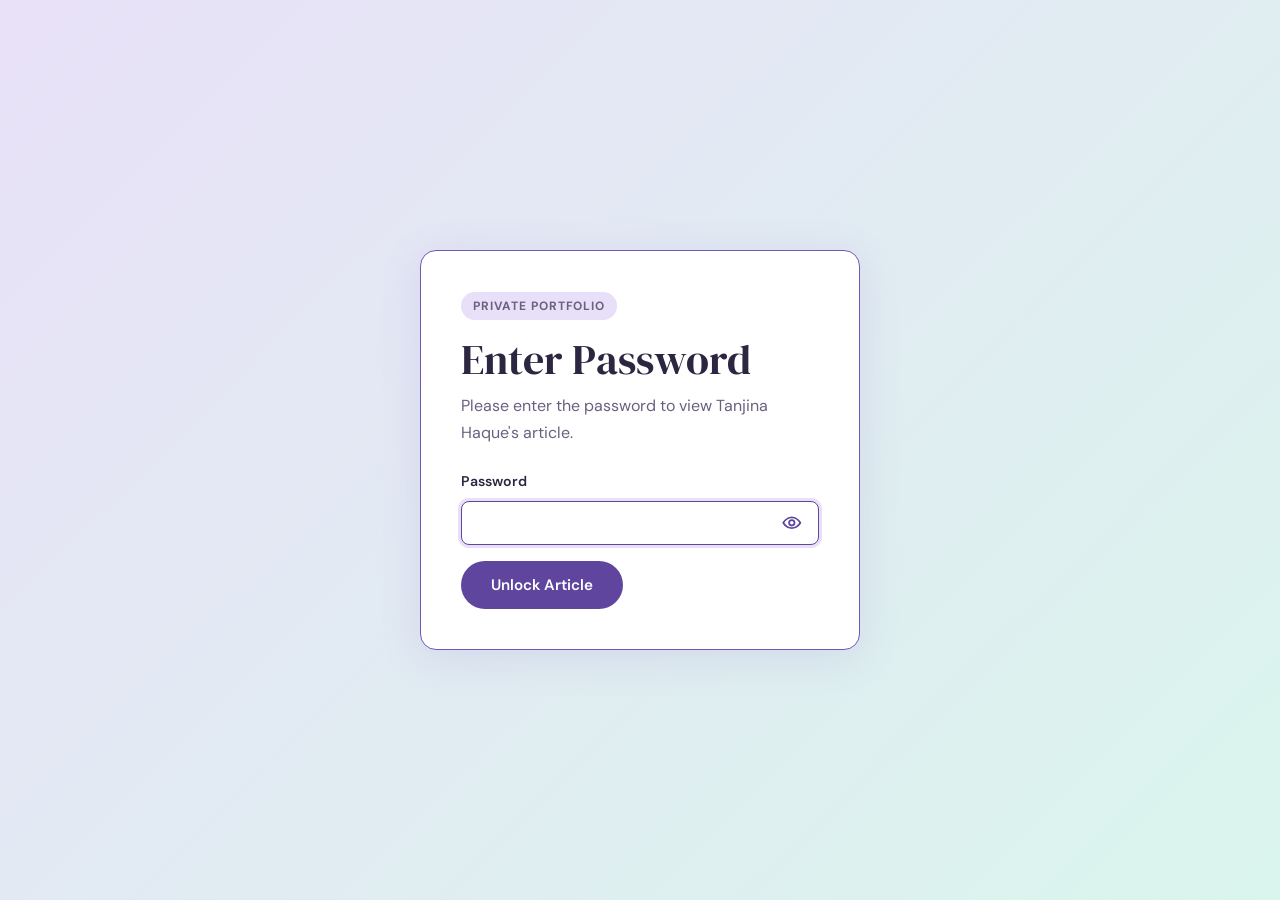
==== article-accessibility-bugs-developers-can-act-on.html @ 2189a7a9 "added srtcles section" ====
<!DOCTYPE html>
<html lang="en">
<head>
  <meta charset="UTF-8" />
  <meta name="viewport" content="width=device-width, initial-scale=1.0" />
  <meta name="description" content="Article about writing actionable accessibility bugs by Tanjina Haque." />
  <title>Writing Accessibility Bugs Developers Can Act On — Tanjina Haque</title>
  <link rel="stylesheet" href="style.css" />
  <link rel="preconnect" href="https://fonts.googleapis.com" />
  <link rel="preconnect" href="https://fonts.gstatic.com" crossorigin />
  <link href="https://fonts.googleapis.com/css2?family=DM+Serif+Display:ital@0;1&family=DM+Sans:wght@300;400;500;600&display=swap" rel="stylesheet" />
</head>
<body class="auth-locked">
  <div class="password-gate" id="password-gate" role="dialog" aria-labelledby="password-heading" aria-describedby="password-help" aria-modal="true">
    <form class="password-card" id="password-form">
      <p class="password-kicker">Private Portfolio</p>
      <h1 id="password-heading">Enter Password</h1>
      <p id="password-help">Please enter the password to view Tanjina Haque's article.</p>
      <div class="password-field"><label for="portfolio-password">Password</label><div class="password-input-wrap"><input type="password" id="portfolio-password" name="portfolio-password" autocomplete="current-password" required /><button type="button" class="password-toggle" id="password-toggle" aria-label="Show password" aria-pressed="false"><svg viewBox="0 0 24 24" aria-hidden="true" focusable="false"><path d="M2.5 12s3.5-6 9.5-6 9.5 6 9.5 6-3.5 6-9.5 6-9.5-6-9.5-6z" fill="none" stroke="currentColor" stroke-width="2" stroke-linejoin="round"/><circle cx="12" cy="12" r="3" fill="none" stroke="currentColor" stroke-width="2"/></svg></button></div></div>
      <p class="password-error" id="password-error" role="alert" hidden>Incorrect password. Please try again.</p>
      <button type="submit" class="btn btn-primary">Unlock Article</button>
    </form>
  </div>
  <noscript><div class="password-noscript">JavaScript is required to unlock this article.</div></noscript>
  <a href="#main-content" class="skip-link">Skip to main content</a>
  <header role="banner"><nav aria-label="Article navigation"><div class="nav-inner"><a href="index.html#hero" class="nav-logo" aria-label="Tanjina Haque — Home">TH</a><ul role="list"><li><a href="index.html#hero">Home</a></li><li><a href="articles.html">Articles</a></li><li><a href="index.html#work">Work</a></li><li><a href="index.html#skills">Skills</a></li><li><a href="index.html#contact" class="nav-cta">Contact Me</a></li></ul></div></nav></header>
  <main id="main-content" class="article-main">
    <section class="article-hero" aria-labelledby="article-heading">
      <div class="container">
        <a href="articles.html" class="article-back">Back to Articles</a>
        <p class="hero-eyebrow">Developer Handoff</p>
        <h1 id="article-heading">Writing Accessibility Bugs Developers Can Act On</h1>
        <p class="article-lead">Good accessibility bugs reduce uncertainty. They show what failed, who is affected, why it matters, and how the team can confirm the fix.</p>
      </div>
    </section>
    <div class="container article-content">
      <section class="article-section" aria-labelledby="structure-heading">
        <h2 id="structure-heading">Start With the User Barrier</h2>
        <p>A bug should describe the barrier before the standard. Developers need to know what a user cannot do, what assistive technology or input method is involved, and where the workflow breaks down.</p>
      </section>
      <section class="article-section" aria-labelledby="details-heading">
        <h2 id="details-heading">Include Reproducible Details</h2>
        <p>Clear steps help the team reproduce the issue quickly and reduce back-and-forth during remediation.</p>
        <ul role="list">
          <li>Page, component, browser, viewport, and assistive technology used.</li>
          <li>Steps to reproduce the issue from a reliable starting point.</li>
          <li>Actual behavior, expected behavior, severity, and user impact.</li>
        </ul>
      </section>
      <section class="article-section" aria-labelledby="criteria-heading">
        <h2 id="criteria-heading">End With Validation Criteria</h2>
        <p>Acceptance criteria should explain how the team will know the issue is fixed. This can include keyboard behavior, screen reader announcement, focus management, error association, or regression checks.</p>
      </section>
    </div>
  </main>
  <footer role="contentinfo"><div class="container footer-inner"><p>&copy; <span id="year"></span> Tanjina Haque. Built with accessibility first.</p><nav aria-label="Footer navigation"><a href="articles.html">Articles</a><a href="index.html#contact">Contact Me</a></nav></div></footer>
  <script>
    const PORTFOLIO_PASSWORD='portfolio2026',AUTH_STORAGE_KEY='portfolioUnlocked';const passwordGate=document.getElementById('password-gate'),passwordForm=document.getElementById('password-form'),passwordInput=document.getElementById('portfolio-password'),passwordError=document.getElementById('password-error'),passwordToggle=document.getElementById('password-toggle');function unlockPortfolio(){document.body.classList.remove('auth-locked');passwordGate.hidden=true;sessionStorage.setItem(AUTH_STORAGE_KEY,'true');}if(sessionStorage.getItem(AUTH_STORAGE_KEY)==='true'){unlockPortfolio();}else{passwordInput.focus();}passwordForm.addEventListener('submit',event=>{event.preventDefault();if(passwordInput.value===PORTFOLIO_PASSWORD){unlockPortfolio();const mainContent=document.getElementById('main-content');mainContent.setAttribute('tabindex','-1');mainContent.focus();return;}passwordError.hidden=false;passwordInput.value='';passwordInput.focus();});passwordToggle.addEventListener('click',()=>{const isVisible=passwordInput.type==='text';passwordInput.type=isVisible?'password':'text';passwordToggle.setAttribute('aria-label',isVisible?'Show password':'Hide password');passwordToggle.setAttribute('aria-pressed',String(!isVisible));});document.getElementById('year').textContent=new Date().getFullYear();
  </script>
</body>
</html>
---- style.css ----
/* ===========================
   CSS Custom Properties
   =========================== */
:root {
  --clr-bg: #fdf9f6;
  --clr-surface: #ffffff;
  --clr-surface-alt: #f5f0fa;

  /* Pastel palette */
  --clr-lavender: #e8e0f8;
  --clr-lavender-deep: #6f58b6;
  --clr-mint: #d6f5ec;
  --clr-mint-deep: #3f7f6b;
  --clr-peach: #fde8d8;
  --clr-peach-deep: #9b5a3d;
  --clr-sky: #d8eef8;
  --clr-sky-deep: #356f92;
  --clr-rose: #fde0e8;
  --clr-rose-deep: #9f3157;
  --clr-butter: #fdf4d0;
  --clr-butter-deep: #76651d;

  /* Text */
  --clr-text: #2c2640;
  --clr-text-muted: #6b6080;
  --clr-text-light: #766c85;

  /* Accents */
  --clr-accent: #5f459e;
  --clr-accent-hover: #4d367f;

  /* Typography */
  --font-display: 'DM Serif Display', Georgia, serif;
  --font-body: 'DM Sans', system-ui, sans-serif;

  /* Spacing */
  --space-xs: 0.5rem;
  --space-sm: 1rem;
  --space-md: 1.5rem;
  --space-lg: 2.5rem;
  --space-xl: 4rem;
  --space-2xl: 6rem;

  /* Radii */
  --radius-sm: 0.5rem;
  --radius-md: 1rem;
  --radius-lg: 1.5rem;
  --radius-pill: 99px;

  /* Shadows */
  --shadow-sm: 0 2px 8px rgba(139,111,207,0.08);
  --shadow-md: 0 4px 20px rgba(139,111,207,0.12);
  --shadow-lg: 0 8px 40px rgba(139,111,207,0.16);

  /* Transitions */
  --transition: 200ms ease;

  /* Focus ring */
  --focus-ring: 0 0 0 3px var(--clr-lavender-deep);
}

/* ===========================
   Reset & Base
   =========================== */
*, *::before, *::after {
  box-sizing: border-box;
  margin: 0;
  padding: 0;
}

html {
  scroll-behavior: smooth;
  font-size: 100%;
}

/* Respect reduced motion */
@media (prefers-reduced-motion: reduce) {
  html { scroll-behavior: auto; }
  *, *::before, *::after {
    animation-duration: 0.01ms !important;
    transition-duration: 0.01ms !important;
  }
}

body {
  font-family: var(--font-body);
  font-size: 1rem;
  line-height: 1.7;
  color: var(--clr-text);
  background-color: var(--clr-bg);
  -webkit-font-smoothing: antialiased;
}

body.auth-locked {
  overflow: hidden;
}

body.auth-locked > header,
body.auth-locked > main,
body.auth-locked > footer,
body.auth-locked > .skip-link {
  display: none;
}

img, svg { display: block; max-width: 100%; }

ul { list-style: none; }

a {
  color: var(--clr-accent);
  text-decoration: underline;
  text-decoration-thickness: 1px;
  text-underline-offset: 3px;
  transition: color var(--transition);
}
a:hover { color: var(--clr-accent-hover); }

/* ===========================
   Accessibility
   =========================== */
.skip-link {
  position: absolute;
  top: -100%;
  left: var(--space-sm);
  z-index: 9999;
  background: var(--clr-accent);
  color: #fff;
  padding: 0.6rem 1.2rem;
  border-radius: var(--radius-sm);
  font-weight: 600;
  text-decoration: none;
  transition: top var(--transition);
}
.skip-link:focus {
  top: var(--space-sm);
  outline: none;
  box-shadow: var(--focus-ring);
}

.sr-only {
  position: absolute;
  width: 1px;
  height: 1px;
  padding: 0;
  margin: -1px;
  overflow: hidden;
  clip: rect(0,0,0,0);
  white-space: nowrap;
  border: 0;
}

:focus-visible {
  outline: none;
  box-shadow: var(--focus-ring);
  border-radius: var(--radius-sm);
}

/* ===========================
   Password Gate
   =========================== */
.password-gate {
  position: fixed;
  inset: 0;
  z-index: 1000;
  display: grid;
  place-items: center;
  padding: var(--space-md);
  background:
    linear-gradient(135deg, rgba(232,224,248,0.96), rgba(216,245,236,0.96)),
    var(--clr-bg);
}

.password-gate[hidden] {
  display: none;
}

.password-card {
  width: min(440px, 100%);
  background: var(--clr-surface);
  border: 1px solid var(--clr-lavender-deep);
  border-radius: var(--radius-md);
  padding: var(--space-lg);
  box-shadow: var(--shadow-lg);
}

.password-kicker {
  display: inline-block;
  margin-bottom: var(--space-sm);
  padding: 0.25rem 0.75rem;
  border-radius: var(--radius-pill);
  background: var(--clr-lavender);
  color: var(--clr-accent);
  font-size: 0.75rem;
  font-weight: 700;
  letter-spacing: 0.08em;
  text-transform: uppercase;
}

.password-card h1 {
  font-family: var(--font-display);
  font-size: clamp(2rem, 5vw, 2.6rem);
  font-weight: 400;
  line-height: 1.15;
  margin-bottom: var(--space-xs);
}

.password-card p {
  color: var(--clr-text-muted);
}

.password-field {
  display: flex;
  flex-direction: column;
  gap: 0.4rem;
  margin-block: var(--space-md) var(--space-sm);
}

.password-input-wrap {
  position: relative;
}

.password-input-wrap input {
  padding-right: 3.25rem;
}

.password-toggle {
  position: absolute;
  top: 50%;
  right: 0.35rem;
  width: 2.75rem;
  height: 2.75rem;
  border: 0;
  border-radius: var(--radius-sm);
  background: transparent;
  color: var(--clr-accent);
  display: inline-flex;
  align-items: center;
  justify-content: center;
  transform: translateY(-50%);
  cursor: pointer;
}

.password-toggle:hover {
  background: var(--clr-lavender);
}

.password-toggle:focus-visible {
  outline: none;
  box-shadow: var(--focus-ring);
}

.password-toggle svg {
  width: 1.35rem;
  height: 1.35rem;
}

.password-error {
  margin-bottom: var(--space-sm);
  color: #9f2346 !important;
  font-size: 0.9rem;
  font-weight: 600;
}

.password-noscript {
  position: fixed;
  inset: 0;
  z-index: 1001;
  display: grid;
  place-items: center;
  padding: var(--space-md);
  background: var(--clr-bg);
  color: var(--clr-text);
  font-weight: 600;
  text-align: center;
}

/* ===========================
   Layout helpers
   =========================== */
.container {
  width: min(1100px, 92%);
  margin-inline: auto;
}

section {
  padding-block: var(--space-2xl);
  scroll-margin-top: 88px;
}

.section-tinted {
  background-color: var(--clr-surface-alt);
}

h2 {
  font-family: var(--font-display);
  font-size: clamp(1.8rem, 3vw, 2.6rem);
  font-weight: 400;
  line-height: 1.2;
  color: var(--clr-text);
  margin-bottom: var(--space-xs);
}

h3 {
  font-family: var(--font-body);
  font-size: 1.05rem;
  font-weight: 600;
  margin-bottom: 0.4rem;
}

.section-sub {
  color: var(--clr-text-muted);
  font-size: 1.05rem;
  margin-bottom: var(--space-lg);
  max-width: 56ch;
}

/* ===========================
   Buttons
   =========================== */
.btn {
  display: inline-flex;
  align-items: center;
  gap: 0.4rem;
  padding: 0.75rem 1.75rem;
  border-radius: var(--radius-pill);
  font-family: var(--font-body);
  font-size: 0.95rem;
  font-weight: 600;
  cursor: pointer;
  text-decoration: none;
  border: 2px solid transparent;
  transition: background-color var(--transition), color var(--transition), box-shadow var(--transition), transform var(--transition);
}

.btn:focus-visible {
  outline: none;
  box-shadow: var(--focus-ring);
}

.btn-primary {
  background-color: var(--clr-accent);
  color: #fff;
}
.btn-primary:hover {
  background-color: var(--clr-accent-hover);
  color: #fff;
  transform: translateY(-2px);
  box-shadow: var(--shadow-md);
}

.btn-outline {
  background-color: transparent;
  color: var(--clr-accent);
  border-color: var(--clr-accent);
}
.btn-outline:hover {
  background-color: var(--clr-lavender);
  transform: translateY(-2px);
  color: var(--clr-accent);
}

/* ===========================
   Header / Nav
   =========================== */
header {
  position: sticky;
  top: 0;
  z-index: 100;
  background: rgba(253, 249, 246, 0.92);
  backdrop-filter: blur(12px);
  -webkit-backdrop-filter: blur(12px);
  border-bottom: 1px solid var(--clr-lavender);
}

.nav-inner {
  display: flex;
  align-items: center;
  justify-content: space-between;
  width: min(1100px, 92%);
  margin-inline: auto;
  padding-block: 1rem;
}

.nav-logo {
  font-family: var(--font-display);
  font-size: 1.4rem;
  color: var(--clr-accent);
  text-decoration: none;
  font-weight: 400;
  letter-spacing: 0.04em;
}
.nav-logo:hover { color: var(--clr-accent-hover); }

header nav ul {
  display: flex;
  gap: var(--space-md);
  align-items: center;
}

header nav ul a {
  display: inline-flex;
  align-items: center;
  min-height: 24px;
  font-size: 0.9rem;
  font-weight: 500;
  color: var(--clr-text-muted);
  text-decoration: none;
  padding: 0.25rem 0.1rem;
  position: relative;
}
header nav ul a::after {
  content: '';
  position: absolute;
  bottom: -2px; left: 0;
  width: 0; height: 2px;
  background: var(--clr-accent);
  border-radius: 2px;
  transition: width var(--transition);
}
header nav ul a:hover { color: var(--clr-accent); }
header nav ul a:hover::after,
header nav ul a[aria-current="page"]::after { width: 100%; }

.nav-cta {
  background: var(--clr-lavender) !important;
  color: var(--clr-accent) !important;
  padding: 0.4rem 1rem !important;
  border-radius: var(--radius-pill) !important;
}
.nav-cta:hover {
  background: var(--clr-lavender-deep) !important;
  color: #fff !important;
}
.nav-cta::after { display: none !important; }

/* Hamburger */
.hamburger {
  display: none;
  flex-direction: column;
  gap: 5px;
  background: none;
  border: none;
  cursor: pointer;
  padding: 0.4rem;
  border-radius: var(--radius-sm);
}
.hamburger span {
  display: block;
  width: 24px; height: 2px;
  background: var(--clr-text);
  border-radius: 2px;
  transition: transform var(--transition), opacity var(--transition);
}
.hamburger:focus-visible { box-shadow: var(--focus-ring); }

/* Mobile menu */
.mobile-menu {
  padding: 1rem var(--space-sm) 1.5rem;
  border-top: 1px solid var(--clr-lavender);
}
.mobile-menu ul {
  display: flex;
  flex-direction: column;
  gap: var(--space-sm);
}
.mobile-menu ul a {
  font-size: 1.05rem;
  font-weight: 500;
  color: var(--clr-text);
  text-decoration: none;
  padding: 0.5rem 0;
  display: block;
}
.mobile-menu ul a:hover { color: var(--clr-accent); }

/* ===========================
   Hero
   =========================== */
#hero {
  position: relative;
  overflow: hidden;
  padding-block: var(--space-2xl);
  min-height: min(78vh, 680px);
  display: flex;
  align-items: center;
}

.hero-blob {
  position: absolute;
  top: -120px; right: -120px;
  width: clamp(340px, 50vw, 600px);
  aspect-ratio: 1;
  background: radial-gradient(ellipse at 60% 40%, var(--clr-lavender) 0%, var(--clr-sky) 50%, transparent 80%);
  border-radius: 60% 40% 70% 30% / 50% 60% 40% 50%;
  opacity: 0.7;
  z-index: 0;
  animation: blob-float 8s ease-in-out infinite;
}

@keyframes blob-float {
  0%, 100% { transform: translateY(0) rotate(0deg); }
  50% { transform: translateY(-20px) rotate(6deg); }
}

.hero-inner {
  position: relative;
  z-index: 1;
  width: min(1100px, 92%);
  margin-inline: auto;
}

.hero-eyebrow {
  font-size: 0.85rem;
  font-weight: 600;
  letter-spacing: 0.1em;
  text-transform: uppercase;
  color: var(--clr-accent);
  margin-bottom: var(--space-sm);
  background: var(--clr-lavender);
  display: inline-block;
  padding: 0.3rem 0.9rem;
  border-radius: var(--radius-pill);
}

#hero h1 {
  font-family: var(--font-display);
  font-size: clamp(2.8rem, 6.6vw, 4.7rem);
  font-weight: 400;
  line-height: 1.1;
  color: var(--clr-text);
  margin-bottom: var(--space-md);
  max-width: 700px;
}

.hero-italic {
  display: block;
  font-style: italic;
  color: var(--clr-text-muted);
}

.hero-accent {
  display: block;
  color: var(--clr-accent);
}

.hero-lead {
  font-size: clamp(1.08rem, 2vw, 1.25rem);
  color: var(--clr-text-muted);
  max-width: 52ch;
  margin-bottom: var(--space-lg);
}

.hero-actions {
  display: flex;
  gap: var(--space-sm);
  flex-wrap: wrap;
  margin-bottom: var(--space-lg);
}

.hero-standards {
  display: flex;
  gap: 0.85rem;
  flex-wrap: wrap;
  align-items: center;
  color: var(--clr-text-muted);
}

.hero-standards span {
  display: inline-flex;
  align-items: center;
  gap: 0.85rem;
  font-size: 0.8rem;
  font-weight: 600;
  letter-spacing: 0.06em;
  text-transform: uppercase;
}

.hero-standards span:not(:last-child)::after {
  content: '';
  width: 4px;
  height: 4px;
  border-radius: 50%;
  background: var(--clr-text-light);
}

/* ===========================
   About
   =========================== */
.about-grid {
  display: grid;
  grid-template-columns: 1fr 1.6fr;
  gap: var(--space-xl);
  align-items: start;
}

.about-image-wrap {
  position: relative;
  margin-top: 0.25rem;
}

.about-image-placeholder {
  aspect-ratio: 4/5;
  background: linear-gradient(135deg, var(--clr-lavender) 0%, var(--clr-mint) 100%);
  border-radius: var(--radius-lg);
  display: flex;
  align-items: center;
  justify-content: center;
  overflow: hidden;
}

.about-photo {
  width: 100%;
  height: 100%;
  object-fit: cover;
  object-position: center top;
  display: block;
}

.about-image-deco {
  position: absolute;
  bottom: -16px; right: -16px;
  width: 50%; aspect-ratio: 1;
  background: var(--clr-peach);
  border-radius: var(--radius-md);
  z-index: -1;
}

.about-text p {
  color: var(--clr-text-muted);
  margin-bottom: var(--space-sm);
}
.about-text p strong { color: var(--clr-text); }

.about-stats {
  display: flex;
  gap: var(--space-md);
  margin-top: var(--space-lg);
  flex-wrap: wrap;
}
.about-stats li {
  display: flex;
  flex-direction: column;
}
.stat-num {
  font-family: var(--font-display);
  font-size: 2.2rem;
  color: var(--clr-accent);
  line-height: 1;
}
.stat-label {
  font-size: 0.8rem;
  color: var(--clr-text-muted);
  font-weight: 500;
  text-transform: uppercase;
  letter-spacing: 0.05em;
  margin-top: 0.25rem;
}

/* ===========================
   Skills
   =========================== */
.skills-grid {
  display: grid;
  grid-template-columns: repeat(auto-fit, minmax(280px, 1fr));
  grid-auto-rows: 1fr;
  align-items: stretch;
  gap: 1.25rem;
}

.skill-group {
  margin-bottom: var(--space-lg);
}

.skill-heading-row {
  display: flex;
  align-items: center;
  gap: var(--space-sm);
  flex-wrap: wrap;
  margin-bottom: var(--space-md);
}

.skill-heading-row h3 {
  font-family: var(--font-display);
  font-size: clamp(1.5rem, 2.4vw, 2rem);
  font-weight: 400;
  line-height: 1.15;
  margin-bottom: 0;
}

.skill-group-label {
  display: inline-flex;
  width: fit-content;
  padding: 0.25rem 0.7rem;
  border-radius: var(--radius-pill);
  background: var(--clr-lavender);
  color: var(--clr-accent);
  font-size: 0.75rem;
  font-weight: 700;
  letter-spacing: 0.08em;
  text-transform: uppercase;
}

.skill-card {
  background:
    linear-gradient(180deg, rgba(255,255,255,0.98), rgba(245,240,250,0.34)),
    var(--clr-surface);
  border-radius: var(--radius-lg);
  padding: var(--space-md);
  border: 1px solid rgba(95,69,158,0.22);
  box-shadow: var(--shadow-sm);
  display: flex;
  flex-direction: column;
  height: 100%;
  position: relative;
  overflow: hidden;
  transition: transform var(--transition), box-shadow var(--transition), border-color var(--transition), background-color var(--transition);
}

.skill-card:hover {
  transform: translateY(-4px);
  border-color: var(--clr-lavender-deep);
  box-shadow: var(--shadow-md);
}

.skill-card:focus-within {
  transform: translateY(-4px);
  border-color: var(--clr-lavender-deep);
  box-shadow: var(--shadow-md);
}

.skill-icon {
  width: 44px; height: 44px;
  background: var(--clr-lavender);
  border-radius: var(--radius-sm);
  display: flex;
  align-items: center;
  justify-content: center;
  margin-bottom: var(--space-sm);
  color: var(--clr-accent);
}
.skill-icon svg { width: 32px; height: 32px; }

.skill-icon svg[viewBox="0 0 300 200"] {
  width: 38px;
  height: auto;
}

.skill-icon svg,
.secondary-skill-icon svg {
  stroke-width: 2;
  vector-effect: non-scaling-stroke;
}

.skill-card h4 {
  font-size: 1.05rem;
  font-weight: 600;
  margin-bottom: 0.4rem;
}

.skill-card p {
  font-size: 0.9rem;
  color: var(--clr-text-muted);
  line-height: 1.6;
}

.skill-detail-link {
  display: inline-flex;
  align-items: center;
  width: fit-content;
  margin-top: auto;
  padding-top: var(--space-md);
  color: var(--clr-accent);
  font-size: 0.9rem;
  font-weight: 700;
  text-decoration: none;
  position: static;
}

.skill-detail-link::before,
.case-study-link::before {
  content: '';
  position: absolute;
  inset: 0;
}

.skill-detail-link::after {
  content: '→';
  margin-left: 0.35rem;
  transition: transform var(--transition);
}

.skill-detail-link:hover::after {
  transform: translateX(3px);
}

.skill-detail-link:focus-visible::before,
.case-study-link:focus-visible::before {
  border-radius: var(--radius-md);
  box-shadow: var(--focus-ring);
}

/* ===========================
   Secondary Skills
   =========================== */
.secondary-skills {
  display: grid;
  grid-template-columns: repeat(2, minmax(0, 1fr));
  gap: 1.25rem;
}

.secondary-skill-card {
  background: var(--clr-surface);
  border: 1px solid rgba(95,69,158,0.22);
  border-radius: var(--radius-lg);
  display: flex;
  flex-direction: column;
  padding: var(--space-lg);
  box-shadow: var(--shadow-sm);
  position: relative;
  overflow: hidden;
  transition: transform var(--transition), box-shadow var(--transition), border-color var(--transition), background-color var(--transition);
}

.secondary-skill-card:first-child {
  background: var(--clr-surface);
}

.secondary-skill-card:last-child {
  background: var(--clr-surface);
}

.secondary-skill-icon {
  width: 48px;
  height: 48px;
  border-radius: var(--radius-md);
  display: flex;
  align-items: center;
  justify-content: center;
  margin-bottom: var(--space-sm);
  color: var(--clr-accent);
  background: var(--clr-surface-alt);
}

.secondary-skill-card:first-child .secondary-skill-icon {
  background: var(--clr-sky);
}

.secondary-skill-card:last-child .secondary-skill-icon {
  background: var(--clr-mint);
}

.secondary-skill-icon svg {
  width: 34px;
  height: 34px;
}

.secondary-skill-card:hover {
  transform: translateY(-4px);
  border-color: var(--clr-lavender-deep);
  box-shadow: var(--shadow-md);
}

.secondary-skill-card:focus-within {
  transform: translateY(-4px);
  border-color: var(--clr-lavender-deep);
  box-shadow: var(--shadow-md);
}

.secondary-skill-card > p:not(.skill-group-label) {
  color: var(--clr-text-muted);
  font-size: 0.95rem;
  line-height: 1.6;
  margin-bottom: var(--space-sm);
}

.secondary-skill-list {
  display: grid;
  gap: 0.45rem;
  margin-top: auto;
}

.secondary-skill-list li {
  position: relative;
  padding-left: 1rem;
  font-size: 0.9rem;
  color: var(--clr-text-muted);
  line-height: 1.6;
}

.secondary-skill-list li::before {
  content: '';
  position: absolute;
  left: 0;
  top: 0.72em;
  width: 0.35rem;
  height: 0.35rem;
  border-radius: 50%;
  background: var(--clr-accent);
}

.soft-skills {
  margin-top: var(--space-xl);
}

.soft-skills-grid {
  display: grid;
  grid-template-columns: repeat(3, minmax(0, 1fr));
  gap: 1.25rem;
}

.soft-skill-card {
  background: rgba(255,255,255,0.72);
  border: 1px solid rgba(95,69,158,0.22);
  border-radius: var(--radius-lg);
  padding: var(--space-md);
  box-shadow: var(--shadow-sm);
  display: flex;
  flex-direction: column;
  position: relative;
  overflow: hidden;
  transition: transform var(--transition), box-shadow var(--transition), border-color var(--transition), background-color var(--transition);
}

.soft-skill-card:hover,
.soft-skill-card:focus-within {
  transform: translateY(-4px);
  border-color: var(--clr-lavender-deep);
  background: var(--clr-surface);
  box-shadow: var(--shadow-md);
}

.soft-skill-card h4 {
  font-size: 1rem;
  font-weight: 700;
  margin-bottom: 0.45rem;
  color: var(--clr-text);
}

.soft-skill-card p {
  color: var(--clr-text-muted);
  font-size: 0.9rem;
  line-height: 1.6;
}

/* ===========================
   Skill Detail Page
   =========================== */
.skill-detail-main {
  background: var(--clr-bg);
}

.skill-detail-hero {
  position: relative;
  padding-block: var(--space-2xl) var(--space-xl);
  background:
    linear-gradient(135deg, rgba(216,245,236,0.72), rgba(253,232,216,0.72)),
    var(--clr-bg);
}

.skill-detail-back {
  position: absolute;
  top: var(--space-md);
  left: max(4%, calc((100% - 1100px) / 2));
  display: inline-flex;
  align-items: center;
  gap: 0.45rem;
  margin-bottom: var(--space-lg);
  padding: 0.55rem 0.8rem;
  border: 1px solid rgba(95,69,158,0.24);
  border-radius: var(--radius-pill);
  background: rgba(255,255,255,0.82);
  color: var(--clr-accent);
  font-size: 0.9rem;
  font-weight: 700;
  text-decoration: none;
  box-shadow: var(--shadow-sm);
  cursor: pointer;
  transition: transform var(--transition), box-shadow var(--transition), border-color var(--transition), background-color var(--transition);
}

.skill-detail-back::before {
  content: '←';
  font-size: 1rem;
  line-height: 1;
}

.skill-detail-back:hover,
.skill-detail-back:focus-visible {
  transform: translateX(-2px);
  border-color: var(--clr-lavender-deep);
  background: var(--clr-surface);
  box-shadow: var(--shadow-md);
}

.skill-detail-back:focus-visible {
  outline: none;
  box-shadow: var(--focus-ring), var(--shadow-sm);
}

.skill-detail-hero h1 {
  max-width: 760px;
  font-family: var(--font-display);
  font-size: clamp(2.4rem, 6vw, 4.2rem);
  font-weight: 400;
  line-height: 1.08;
  margin-bottom: var(--space-sm);
}

.skill-detail-category {
  margin-bottom: var(--space-md);
}

.skill-detail-lead {
  max-width: 64ch;
  color: var(--clr-text-muted);
  font-size: clamp(1rem, 2vw, 1.15rem);
}

.skill-detail-content {
  display: grid;
  gap: var(--space-md);
  padding-block: var(--space-xl) var(--space-2xl);
}

.skill-detail-section,
.skill-example-card {
  background: var(--clr-surface);
  border-radius: var(--radius-md);
  padding: var(--space-lg);
  box-shadow: var(--shadow-sm);
}

.skill-detail-section h2 {
  font-size: clamp(1.5rem, 2.6vw, 2.1rem);
}

.skill-detail-section p,
.skill-detail-section li,
.skill-example-card p,
.skill-example-card li {
  color: var(--clr-text-muted);
}

.skill-detail-visual-grid {
  display: grid;
  grid-template-columns: repeat(3, minmax(0, 1fr));
  gap: var(--space-md);
  margin-top: var(--space-md);
}

.skill-detail-visual {
  background: rgba(255,255,255,0.76);
  border-radius: var(--radius-md);
  padding: var(--space-sm);
  box-shadow: var(--shadow-sm);
}

.skill-detail-visual-art {
  min-height: 14rem;
  border-radius: var(--radius-sm);
  background: rgba(245,240,250,0.58);
  box-shadow: inset 0 0 0 1px rgba(95,69,158,0.08);
  overflow: hidden;
}

.skill-detail-visual figcaption {
  margin-top: var(--space-xs);
  color: var(--clr-text-muted);
  font-size: 0.9rem;
  font-weight: 600;
  line-height: 1.5;
}

.skill-image-window {
  height: 100%;
  min-height: 14rem;
  background: var(--clr-surface);
}

.skill-image-topbar {
  display: flex;
  gap: 0.35rem;
  padding: 0.75rem;
  background: var(--clr-lavender);
}

.skill-image-topbar span {
  width: 0.45rem;
  height: 0.45rem;
  border-radius: 50%;
  background: var(--clr-accent);
  opacity: 0.56;
}

.skill-image-body {
  display: grid;
  gap: 0.7rem;
  padding: var(--space-sm);
}

.skill-image-body.split,
.skill-image-body.annotation,
.skill-image-body.phones,
.skill-image-body.orientation {
  grid-template-columns: repeat(2, minmax(0, 1fr));
  align-items: center;
}

.skill-image-line,
.skill-image-field,
.skill-image-note,
.skill-image-score,
.skill-image-badge,
.skill-image-table span,
.skill-image-flow span,
.skill-image-phone,
.skill-image-phone span,
.skill-image-wireframe,
.skill-image-wireframe span,
.skill-image-state-row span,
.skill-image-card-stack span,
.skill-image-palette span,
.skill-image-avatar,
.target-map span,
.orientation div,
.skill-image-key-row span {
  border-radius: var(--radius-sm);
}

.skill-image-line {
  height: 0.65rem;
  background: rgba(95,69,158,0.18);
}

.skill-image-line.medium { width: 72%; }
.skill-image-line.short { width: 48%; }

.skill-image-field {
  min-height: 2.4rem;
  border: 1px solid rgba(95,69,158,0.24);
  background: var(--clr-surface);
}

.skill-detail-visual .focused {
  outline: 3px solid var(--clr-accent);
  outline-offset: 2px;
}

.skill-image-key-row {
  display: flex;
  gap: 0.45rem;
}

.skill-image-key-row span,
.skill-image-note,
.skill-image-badge {
  color: var(--clr-text);
  font-size: 0.8rem;
  font-weight: 700;
}

.skill-image-key-row span {
  padding: 0.28rem 0.5rem;
  background: var(--clr-lavender);
  color: var(--clr-accent);
}

.skill-image-note {
  padding: 0.75rem;
  border-left: 4px solid var(--clr-accent);
  background: var(--clr-lavender);
  line-height: 1.4;
}

.skill-image-score {
  display: grid;
  place-items: center;
  width: 5rem;
  height: 5rem;
  margin-inline: auto;
  border-radius: var(--radius-pill);
  background: var(--clr-lavender);
  color: var(--clr-accent);
  font-family: var(--font-display);
  font-size: 2rem;
}

.skill-image-lines,
.skill-image-checks,
.skill-image-card-stack {
  display: grid;
  gap: 0.55rem;
}

.skill-image-lines span,
.skill-image-card-stack span {
  height: 0.7rem;
  background: rgba(95,69,158,0.18);
  border-radius: var(--radius-sm);
}

.skill-image-lines span:nth-child(2),
.skill-image-card-stack span:nth-child(2) {
  width: 78%;
}

.skill-image-lines span:nth-child(3),
.skill-image-card-stack span:nth-child(3) {
  width: 58%;
}

.skill-image-table {
  display: grid;
  grid-template-columns: repeat(3, minmax(0, 1fr));
  gap: 0.4rem;
}

.skill-image-table span {
  min-height: 1.8rem;
  background: var(--clr-surface-alt);
}

.skill-image-table span.header {
  background: var(--clr-lavender);
}

.skill-image-checks {
  margin: 0;
}

.skill-image-checks li {
  display: grid;
  grid-template-columns: 1rem 1fr;
  gap: 0.55rem;
  align-items: center;
  color: var(--clr-text-muted);
  font-size: 0.88rem;
}

.skill-image-checks li::before {
  content: '';
  width: 0.8rem;
  height: 0.8rem;
  border-radius: 50%;
  background: var(--clr-accent);
}

.skill-image-flow,
.skill-image-state-row,
.skill-image-palette,
.target-map {
  display: grid;
  grid-template-columns: repeat(4, minmax(0, 1fr));
  gap: 0.55rem;
}

.skill-image-flow span,
.skill-image-state-row span,
.target-map span {
  min-height: 3.4rem;
  background: var(--clr-surface-alt);
}

.skill-image-flow span.active,
.skill-image-state-row span.focused {
  background: var(--clr-lavender);
}

.skill-image-state-row span.error {
  background: var(--clr-peach);
}

.skill-image-phone {
  display: grid;
  gap: 0.5rem;
  min-height: 10rem;
  padding: 0.75rem;
  border: 2px solid rgba(95,69,158,0.34);
  border-radius: 1.25rem;
  background: var(--clr-surface);
}

.skill-image-phone span,
.skill-image-wireframe span {
  background: var(--clr-surface-alt);
}

.target-map span {
  border-radius: var(--radius-pill);
}

.target-map span.large {
  transform: scale(1.15);
  background: var(--clr-lavender);
}

.orientation div {
  min-height: 10rem;
  border: 2px solid rgba(95,69,158,0.28);
  background: var(--clr-surface);
}

.orientation div:last-child {
  min-height: 6rem;
}

.skill-image-wireframe {
  display: grid;
  gap: 0.55rem;
  min-height: 10rem;
  padding: 0.75rem;
  background: var(--clr-surface);
}

.skill-image-palette span {
  min-height: 3.4rem;
}

.skill-image-palette span:nth-child(1) { background: var(--clr-lavender); }
.skill-image-palette span:nth-child(2) { background: var(--clr-sky); }
.skill-image-palette span:nth-child(3) { background: var(--clr-mint); }
.skill-image-palette span:nth-child(4) { background: var(--clr-peach); }

.skill-image-badge {
  display: grid;
  place-items: center;
  width: 4.2rem;
  min-height: 2.2rem;
  background: var(--clr-peach);
  color: var(--clr-peach-deep);
}

.skill-image-avatar {
  width: 5rem;
  height: 5rem;
  margin-inline: auto;
  border-radius: var(--radius-pill);
  background: var(--clr-mint);
}

.skill-examples-grid {
  display: grid;
  grid-template-columns: repeat(3, minmax(0, 1fr));
  gap: var(--space-md);
}

.skill-example-card h3 {
  margin-bottom: var(--space-xs);
}

.skill-example-card ul {
  display: grid;
  gap: 0.45rem;
  margin-top: var(--space-sm);
}

.skill-example-card li {
  position: relative;
  padding-left: 1rem;
  font-size: 0.9rem;
}

.skill-example-card li::before {
  content: '';
  position: absolute;
  left: 0;
  top: 0.72em;
  width: 0.35rem;
  height: 0.35rem;
  border-radius: 50%;
  background: var(--clr-accent);
}

/* ===========================
   Work
   =========================== */
.work-grid {
  display: grid;
  grid-template-columns: repeat(auto-fit, minmax(300px, 1fr));
  gap: 1.25rem;
}

.work-card {
  background:
    linear-gradient(180deg, rgba(255,255,255,0.98), rgba(245,240,250,0.3)),
    var(--clr-surface);
  border-radius: var(--radius-lg);
  padding: var(--space-md) var(--space-md) var(--space-lg);
  border: 1px solid rgba(95,69,158,0.22);
  box-shadow: var(--shadow-sm);
  transition: transform var(--transition), box-shadow var(--transition), border-color var(--transition);
  position: relative;
  overflow: hidden;
}
.work-card:hover {
  transform: translateY(-4px);
  border-color: var(--clr-lavender-deep);
  box-shadow: var(--shadow-md);
}

.work-card:focus-within {
  transform: translateY(-4px);
  border-color: var(--clr-lavender-deep);
  box-shadow: var(--shadow-md);
}

.case-study-preview {
  display: flex;
  flex-direction: column;
}

.work-tag {
  display: inline-block;
  font-size: 0.75rem;
  font-weight: 600;
  letter-spacing: 0.08em;
  text-transform: uppercase;
  color: var(--clr-accent);
  background: var(--clr-lavender);
  padding: 0.2rem 0.6rem;
  border-radius: var(--radius-pill);
  margin-bottom: var(--space-sm);
}

.work-card h3 { margin-bottom: 0.5rem; }

.work-card p {
  font-size: 0.9rem;
  color: var(--clr-text-muted);
  margin-bottom: var(--space-sm);
}

.work-outcomes {
  list-style: none;
  display: flex;
  flex-direction: column;
  gap: 0.35rem;
}
.work-outcomes li {
  font-size: 0.85rem;
  color: var(--clr-text-muted);
  padding-left: 1.2rem;
  position: relative;
}
.work-outcomes li::before {
  content: '✓';
  position: absolute;
  left: 0;
  color: var(--clr-mint-deep);
  font-weight: 700;
}

.case-study-link {
  display: inline-flex;
  align-items: center;
  width: fit-content;
  margin-top: auto;
  padding-top: var(--space-md);
  color: var(--clr-accent);
  font-size: 0.9rem;
  font-weight: 700;
  text-decoration: none;
  position: static;
}

.case-study-link::after {
  content: '→';
  margin-left: 0.35rem;
  transition: transform var(--transition);
}

.case-study-link:hover::after {
  transform: translateX(3px);
}

/* ===========================
   Articles
   =========================== */
.articles-grid {
  display: grid;
  grid-template-columns: repeat(3, minmax(0, 1fr));
  gap: 1.25rem;
}

.article-card {
  background:
    linear-gradient(180deg, rgba(255,255,255,0.98), rgba(245,240,250,0.3)),
    var(--clr-surface);
  border-radius: var(--radius-lg);
  padding: var(--space-md) var(--space-md) var(--space-lg);
  border: 1px solid rgba(95,69,158,0.22);
  box-shadow: var(--shadow-sm);
  display: flex;
  flex-direction: column;
  position: relative;
  overflow: hidden;
  transition: transform var(--transition), box-shadow var(--transition), border-color var(--transition);
}

.article-card:hover,
.article-card:focus-within {
  transform: translateY(-4px);
  border-color: var(--clr-lavender-deep);
  box-shadow: var(--shadow-md);
}

.article-kicker {
  display: inline-flex;
  width: fit-content;
  margin-bottom: var(--space-sm);
  padding: 0.25rem 0.7rem;
  border-radius: var(--radius-pill);
  background: var(--clr-lavender);
  color: var(--clr-accent);
  font-size: 0.8rem;
  font-weight: 700;
}

.article-card h2,
.article-card h3 {
  font-size: 1.1rem;
  margin-bottom: 0.5rem;
}

.article-card p:not(.article-kicker) {
  color: var(--clr-text-muted);
  font-size: 0.9rem;
  line-height: 1.6;
}

.article-link {
  display: inline-flex;
  align-items: center;
  width: fit-content;
  margin-top: auto;
  padding-top: var(--space-md);
  color: var(--clr-accent);
  font-size: 0.9rem;
  font-weight: 700;
  text-decoration: none;
}

.article-link::after {
  content: '→';
  margin-left: 0.35rem;
  transition: transform var(--transition);
}

.article-link::before {
  content: '';
  position: absolute;
  inset: 0;
}

.article-link:hover::after {
  transform: translateX(3px);
}

.article-link:focus-visible::before {
  border-radius: var(--radius-md);
  box-shadow: var(--focus-ring);
}

.articles-action {
  display: flex;
  justify-content: center;
  margin-top: var(--space-lg);
}

.article-main {
  background: var(--clr-bg);
}

.article-hero {
  position: relative;
  padding-block: var(--space-2xl) var(--space-xl);
  background:
    linear-gradient(135deg, rgba(232,224,248,0.72), rgba(216,238,248,0.72)),
    var(--clr-bg);
}

.article-back {
  position: absolute;
  top: var(--space-md);
  left: max(4%, calc((100% - 1100px) / 2));
  display: inline-flex;
  align-items: center;
  gap: 0.45rem;
  margin-bottom: var(--space-lg);
  padding: 0.55rem 0.8rem;
  border: 1px solid rgba(95,69,158,0.24);
  border-radius: var(--radius-pill);
  background: rgba(255,255,255,0.82);
  color: var(--clr-accent);
  font-size: 0.9rem;
  font-weight: 700;
  text-decoration: none;
  box-shadow: var(--shadow-sm);
  cursor: pointer;
  transition: transform var(--transition), box-shadow var(--transition), border-color var(--transition), background-color var(--transition);
}

.article-back::before {
  content: '←';
  font-size: 1rem;
  line-height: 1;
}

.article-back:hover,
.article-back:focus-visible {
  transform: translateX(-2px);
  border-color: var(--clr-lavender-deep);
  background: var(--clr-surface);
  box-shadow: var(--shadow-md);
}

.article-back:focus-visible {
  outline: none;
  box-shadow: var(--focus-ring), var(--shadow-sm);
}

.article-hero h1 {
  max-width: 820px;
  font-family: var(--font-display);
  font-size: clamp(2.4rem, 6vw, 4.2rem);
  font-weight: 400;
  line-height: 1.08;
  margin-bottom: var(--space-md);
}

.article-lead {
  max-width: 68ch;
  color: var(--clr-text-muted);
  font-size: clamp(1rem, 2vw, 1.15rem);
}

.article-content {
  display: grid;
  gap: var(--space-md);
  padding-block: var(--space-xl) var(--space-2xl);
}

.article-section {
  background: var(--clr-surface);
  border-radius: var(--radius-md);
  padding: var(--space-lg);
  box-shadow: var(--shadow-sm);
}

.article-section h2 {
  font-size: clamp(1.5rem, 2.6vw, 2.1rem);
}

.article-section p,
.article-section li {
  color: var(--clr-text-muted);
  max-width: 72ch;
}

.article-section ul {
  display: grid;
  gap: 0.55rem;
  margin-top: var(--space-sm);
}

.article-section li {
  position: relative;
  padding-left: 1.2rem;
}

.article-section li::before {
  content: '';
  position: absolute;
  left: 0;
  top: 0.72em;
  width: 0.38rem;
  height: 0.38rem;
  border-radius: 50%;
  background: var(--clr-accent);
}

/* ===========================
   Case Study Page
   =========================== */
.case-study-main {
  background: var(--clr-bg);
}

.case-study-hero {
  position: relative;
  padding-block: var(--space-2xl) var(--space-xl);
  background:
    linear-gradient(135deg, rgba(232,224,248,0.72), rgba(216,245,236,0.72)),
    var(--clr-bg);
}

.case-study-back {
  position: absolute;
  top: var(--space-md);
  left: max(4%, calc((100% - 1100px) / 2));
  display: inline-flex;
  align-items: center;
  gap: 0.45rem;
  margin-bottom: var(--space-lg);
  padding: 0.55rem 0.8rem;
  border: 1px solid rgba(95,69,158,0.24);
  border-radius: var(--radius-pill);
  background: rgba(255,255,255,0.82);
  color: var(--clr-accent);
  font-size: 0.9rem;
  font-weight: 700;
  text-decoration: none;
  box-shadow: var(--shadow-sm);
  cursor: pointer;
  transition: transform var(--transition), box-shadow var(--transition), border-color var(--transition), background-color var(--transition);
}

.case-study-back::before {
  content: '←';
  font-size: 1rem;
  line-height: 1;
}

.case-study-back:hover,
.case-study-back:focus-visible {
  transform: translateX(-2px);
  border-color: var(--clr-lavender-deep);
  background: var(--clr-surface);
  box-shadow: var(--shadow-md);
}

.case-study-back:focus-visible {
  outline: none;
  box-shadow: var(--focus-ring), var(--shadow-sm);
}

.case-study-hero h1 {
  max-width: 760px;
  font-family: var(--font-display);
  font-size: clamp(2.4rem, 6vw, 4.2rem);
  font-weight: 400;
  line-height: 1.08;
  margin-bottom: var(--space-md);
}

.case-study-lead {
  max-width: 64ch;
  color: var(--clr-text-muted);
  font-size: clamp(1rem, 2vw, 1.15rem);
}

.case-study-meta {
  display: grid;
  grid-template-columns: repeat(4, minmax(0, 1fr));
  gap: var(--space-sm);
  margin-top: var(--space-lg);
}

.case-study-meta div,
.case-study-section,
.case-study-callout {
  background: var(--clr-surface);
  border-radius: var(--radius-md);
  box-shadow: var(--shadow-sm);
}

.case-study-meta div {
  padding: var(--space-sm);
}

.case-study-meta dt {
  color: var(--clr-text-light);
  font-size: 0.75rem;
  font-weight: 700;
  letter-spacing: 0.08em;
  text-transform: uppercase;
}

.case-study-meta dd {
  color: var(--clr-text);
  font-size: 0.95rem;
  font-weight: 700;
}

.case-study-visual-grid {
  display: grid;
  grid-template-columns: repeat(3, minmax(0, 1fr));
  gap: var(--space-sm);
  margin-top: var(--space-lg);
}

.case-study-visual-grid--two {
  grid-template-columns: repeat(2, minmax(0, 1fr));
}

.case-study-section .case-study-visual-grid {
  margin-top: var(--space-md);
}

.case-visual {
  background: rgba(255,255,255,0.74);
  border: 1px solid rgba(95,69,158,0.18);
  border-radius: var(--radius-md);
  padding: var(--space-sm);
  box-shadow: var(--shadow-sm);
}

.case-visual figcaption {
  margin-top: var(--space-xs);
  color: var(--clr-text-muted);
  font-size: 0.85rem;
  font-weight: 600;
}

.mock-panel {
  min-height: 13rem;
  border-radius: var(--radius-sm);
  background: var(--clr-surface);
  overflow: hidden;
}

.mock-panel-header {
  display: flex;
  align-items: center;
  gap: 0.35rem;
  padding: 0.7rem 0.8rem;
  background: var(--clr-lavender);
}

.mock-panel-header span {
  width: 0.45rem;
  height: 0.45rem;
  border-radius: 50%;
  background: var(--clr-accent);
  opacity: 0.55;
}

.mock-panel-body {
  display: grid;
  gap: 0.65rem;
  padding: var(--space-sm);
}

.mock-line,
.mock-field,
.mock-button,
.mock-chip,
.mock-row,
.mock-focus,
.mock-alert,
.mock-table-cell,
.mock-card-line {
  border-radius: var(--radius-sm);
}

.mock-line {
  height: 0.6rem;
  background: var(--clr-surface-alt);
}

.mock-line.short { width: 44%; }
.mock-line.medium { width: 68%; }

.mock-field {
  height: 2.15rem;
  border: 1px solid rgba(95,69,158,0.24);
  background: #fff;
}

.mock-focus {
  outline: 3px solid var(--clr-accent);
  outline-offset: 2px;
}

.mock-button {
  width: 42%;
  height: 2rem;
  background: var(--clr-accent);
}

.mock-alert {
  padding: 0.7rem;
  background: var(--clr-peach);
  color: var(--clr-peach-deep);
  font-size: 0.8rem;
  font-weight: 700;
}

.mock-table {
  display: grid;
  grid-template-columns: 1.1fr 0.8fr 0.8fr;
  gap: 0.35rem;
}

.mock-table-cell {
  min-height: 1.65rem;
  background: var(--clr-surface-alt);
}

.mock-table-cell.header {
  background: var(--clr-lavender);
}

.mock-checklist {
  display: grid;
  gap: 0.55rem;
}

.mock-checklist li {
  display: grid;
  grid-template-columns: 1rem 1fr;
  align-items: center;
  gap: 0.55rem;
  color: var(--clr-text-muted);
  font-size: 0.82rem;
}

.mock-checklist li::before {
  content: '';
  width: 0.8rem;
  height: 0.8rem;
  border-radius: 50%;
  background: var(--clr-accent);
}

.mock-flow {
  display: grid;
  grid-template-columns: repeat(4, minmax(0, 1fr));
  gap: 0.55rem;
  align-items: center;
}

.mock-flow-step {
  min-height: 3rem;
  border: 1px solid rgba(95,69,158,0.24);
  border-radius: var(--radius-sm);
  background: var(--clr-surface-alt);
}

.mock-flow-step.active {
  background: var(--clr-lavender);
  outline: 3px solid var(--clr-accent);
  outline-offset: 2px;
}

.mock-device {
  width: min(8rem, 80%);
  min-height: 12.5rem;
  margin-inline: auto;
  padding: 0.9rem 0.7rem;
  border: 2px solid var(--clr-accent);
  border-radius: 1.4rem;
  background: var(--clr-surface);
}

.mock-card-stack {
  display: grid;
  gap: 0.55rem;
}

.mock-card {
  padding: 0.8rem;
  border-radius: var(--radius-sm);
  background: var(--clr-surface-alt);
}

.mock-card-line {
  height: 0.55rem;
  margin-bottom: 0.45rem;
  background: rgba(95,69,158,0.2);
}

.mock-card-line:last-child {
  margin-bottom: 0;
}

.mock-annotation {
  display: grid;
  grid-template-columns: 1fr 1fr;
  gap: 0.7rem;
}

.mock-note {
  padding: 0.7rem;
  border-left: 4px solid var(--clr-accent);
  border-radius: var(--radius-sm);
  background: var(--clr-lavender);
  color: var(--clr-text);
  font-size: 0.78rem;
  font-weight: 700;
}

.case-study-content {
  display: grid;
  gap: var(--space-md);
  padding-block: var(--space-xl) var(--space-2xl);
}

.case-study-section,
.case-study-callout {
  padding: var(--space-lg);
}

.case-study-section h2,
.case-study-callout h2 {
  font-size: clamp(1.5rem, 2.6vw, 2.1rem);
}

.case-study-section p,
.case-study-callout p,
.case-study-section li {
  color: var(--clr-text-muted);
}

.case-study-section p {
  max-width: 72ch;
}

.case-study-list,
.case-study-results {
  display: grid;
  gap: 0.55rem;
  margin-top: var(--space-sm);
}

.case-study-list li,
.case-study-results li {
  position: relative;
  padding-left: 1.2rem;
}

.case-study-list li::before,
.case-study-results li::before {
  content: '';
  position: absolute;
  left: 0;
  top: 0.72em;
  width: 0.38rem;
  height: 0.38rem;
  border-radius: 50%;
  background: var(--clr-accent);
}

.case-study-results {
  grid-template-columns: repeat(3, minmax(0, 1fr));
}

.case-study-results li {
  padding: var(--space-md);
  background: var(--clr-surface-alt);
  border-radius: var(--radius-sm);
}

.case-study-results li::before {
  display: none;
}

.case-study-results strong {
  display: block;
  color: var(--clr-accent);
  font-family: var(--font-display);
  font-size: 2rem;
  font-weight: 400;
  line-height: 1;
}

/* ===========================
   Certifications
   =========================== */
.certs-list {
  display: flex;
  flex-direction: column;
  gap: var(--space-sm);
  max-width: 700px;
}

.cert-item {
  display: flex;
  align-items: center;
  gap: var(--space-md);
  background: var(--clr-surface);
  border-radius: var(--radius-md);
  padding: var(--space-sm) var(--space-md);
  box-shadow: var(--shadow-sm);
}

.cert-badge {
  min-width: 64px; height: 64px;
  background: linear-gradient(135deg, var(--clr-lavender), var(--clr-sky));
  border-radius: var(--radius-sm);
  display: flex;
  align-items: center;
  justify-content: center;
  font-family: var(--font-display);
  font-size: 1rem;
  color: var(--clr-accent);
  font-weight: 400;
  letter-spacing: 0.04em;
  flex-shrink: 0;
}

.cert-item h3 {
  margin-bottom: 0.15rem;
  font-size: 0.95rem;
}
.cert-item p {
  font-size: 0.82rem;
  color: var(--clr-text-muted);
  margin: 0;
}

.cert-status {
  color: var(--clr-mint-deep);
  font-weight: 600;
  background: var(--clr-mint);
  padding: 0.1rem 0.5rem;
  border-radius: var(--radius-pill);
}

/* ===========================
   Resume
   =========================== */
.resume-header {
  display: flex;
  justify-content: space-between;
  gap: var(--space-md);
  align-items: flex-start;
  margin-bottom: var(--space-lg);
}

.resume-header .section-sub {
  margin-bottom: 0;
}

.resume-grid {
  display: grid;
  grid-template-columns: repeat(2, minmax(0, 1fr));
  gap: var(--space-md);
}

.resume-card {
  background: var(--clr-surface);
  border-radius: var(--radius-md);
  padding: var(--space-md);
  box-shadow: var(--shadow-sm);
}

.resume-summary {
  grid-row: span 2;
  background: rgba(232,224,248,0.34);
  box-shadow: inset 0 0 0 1px rgba(95,69,158,0.08);
}

.resume-date {
  display: inline-block;
  margin-bottom: var(--space-xs);
  color: var(--clr-accent);
  font-size: 0.78rem;
  font-weight: 700;
  letter-spacing: 0.08em;
  text-transform: uppercase;
}

.resume-org {
  color: var(--clr-text-muted);
  font-size: 0.9rem;
  font-weight: 600;
  margin-bottom: var(--space-sm);
}

.resume-card p,
.resume-list li {
  color: var(--clr-text-muted);
  font-size: 0.9rem;
  line-height: 1.6;
}

.resume-list {
  display: flex;
  flex-direction: column;
  gap: 0.4rem;
}

.resume-list li {
  position: relative;
  padding-left: 1rem;
}

.resume-list li::before {
  content: '';
  position: absolute;
  left: 0;
  top: 0.7em;
  width: 0.35rem;
  height: 0.35rem;
  border-radius: 50%;
  background: var(--clr-accent);
}

/* ===========================
   Testimonials
   =========================== */
.testimonial-header {
  display: flex;
  align-items: center;
  justify-content: space-between;
  gap: var(--space-md);
  margin-bottom: var(--space-md);
}

.testimonial-header h2 {
  margin-bottom: 0;
}

.testimonial-carousel {
  display: grid;
  gap: var(--space-md);
}

.testimonial-track {
  display: grid;
}

.testimonial-track > * {
  grid-area: 1 / 1;
}

.carousel-controls {
  display: flex;
  gap: var(--space-xs);
}

.carousel-btn {
  width: 2.75rem;
  height: 2.75rem;
  border: 1px solid rgba(95,69,158,0.24);
  border-radius: var(--radius-pill);
  background: var(--clr-surface);
  color: var(--clr-accent);
  display: inline-flex;
  align-items: center;
  justify-content: center;
  font: inherit;
  font-size: 1.15rem;
  font-weight: 700;
  line-height: 1;
  cursor: pointer;
  box-shadow: var(--shadow-sm);
  transition: transform var(--transition), box-shadow var(--transition), border-color var(--transition), background-color var(--transition);
}

.carousel-btn:hover {
  transform: translateY(-2px);
  border-color: var(--clr-lavender-deep);
  box-shadow: var(--shadow-md);
}

.carousel-btn:focus-visible {
  outline: none;
  box-shadow: var(--focus-ring), var(--shadow-sm);
}

.carousel-dots {
  display: flex;
  justify-content: center;
  gap: 0.25rem;
}

.carousel-dots button {
  width: 2.75rem;
  height: 2.75rem;
  border: 0;
  border-radius: var(--radius-pill);
  background: transparent;
  cursor: pointer;
  display: inline-flex;
  align-items: center;
  justify-content: center;
}

.carousel-dots button::before {
  content: '';
  width: 0.7rem;
  height: 0.7rem;
  border: 1px solid var(--clr-lavender-deep);
  border-radius: var(--radius-pill);
  background: transparent;
  transition: width var(--transition), background-color var(--transition);
}

.carousel-dots button[aria-current="true"]::before {
  width: 1.65rem;
  background: var(--clr-accent);
}

.carousel-dots button:focus-visible {
  outline: none;
  box-shadow: var(--focus-ring);
}

.testimonial {
  background: var(--clr-surface);
  border-radius: var(--radius-md);
  padding: var(--space-md);
  position: relative;
  box-shadow: var(--shadow-sm);
  min-height: 16rem;
}

.testimonial[hidden] {
  display: none;
}

.testimonial::before {
  content: '\201C';
  position: absolute;
  top: 0.5rem; left: 1rem;
  font-family: var(--font-display);
  font-size: 4rem;
  line-height: 1;
  color: var(--clr-lavender-deep);
  opacity: 0.6;
}

.testimonial blockquote {
  margin-bottom: var(--space-sm);
}
.testimonial blockquote p {
  font-size: 0.95rem;
  color: var(--clr-text-muted);
  font-style: italic;
  line-height: 1.7;
  padding-top: 1.8rem;
}

.testimonial figcaption strong {
  display: block;
  font-size: 0.9rem;
  color: var(--clr-text);
}
.testimonial figcaption span {
  font-size: 0.8rem;
  color: var(--clr-text-light);
}

/* ===========================
   Contact
   =========================== */
.contact-inner {
  max-width: 680px;
}

.contact-form {
  display: flex;
  flex-direction: column;
  gap: var(--space-sm);
  margin-bottom: var(--space-lg);
}

.form-row {
  display: grid;
  grid-template-columns: 1fr 1fr;
  gap: var(--space-sm);
}

.form-group {
  display: flex;
  flex-direction: column;
  gap: 0.4rem;
}

label {
  font-size: 0.88rem;
  font-weight: 600;
  color: var(--clr-text);
}

.required { color: var(--clr-rose-deep); }

input, textarea {
  font-family: var(--font-body);
  font-size: 0.95rem;
  color: var(--clr-text);
  background: var(--clr-surface);
  border: 1.5px solid var(--clr-lavender-deep);
  border-radius: var(--radius-sm);
  padding: 0.7rem 0.9rem;
  width: 100%;
  transition: border-color var(--transition), box-shadow var(--transition);
  resize: vertical;
}
input::placeholder, textarea::placeholder {
  color: var(--clr-text-light);
}
input:focus, textarea:focus {
  outline: none;
  border-color: var(--clr-accent);
  box-shadow: 0 0 0 3px var(--clr-lavender);
}

textarea { min-height: 120px; }

.contact-links {
  display: flex;
  gap: var(--space-md);
  flex-wrap: wrap;
  align-items: center;
}
.contact-links a {
  font-size: 0.9rem;
  font-weight: 500;
}

/* ===========================
   Footer
   =========================== */
footer {
  background: var(--clr-text);
  color: var(--clr-lavender);
  padding-block: var(--space-lg);
}

.footer-inner {
  display: flex;
  align-items: center;
  justify-content: space-between;
  flex-wrap: wrap;
  gap: var(--space-sm);
}

footer p { font-size: 0.85rem; }

footer nav { display: flex; gap: var(--space-sm); }
footer nav a {
  font-size: 0.85rem;
  color: var(--clr-lavender);
  text-decoration: none;
  transition: color var(--transition);
}
footer nav a:hover { color: var(--clr-lavender); }
footer nav a:focus-visible {
  outline: none;
  box-shadow: 0 0 0 2px var(--clr-lavender);
  border-radius: 2px;
}

/* ===========================
   Fade-in Animation
   =========================== */
.fade-in {
  opacity: 0;
  transform: translateY(20px);
  transition: opacity 0.5s ease, transform 0.5s ease;
}
.fade-in.visible {
  opacity: 1;
  transform: none;
}

/* ===========================
   Responsive
   =========================== */
@media (max-width: 768px) {
  .nav-inner:has(.hamburger) > ul {
    display: none;
  }
  .hamburger { display: flex; }

  .nav-inner > ul {
    flex-wrap: wrap;
    justify-content: flex-end;
    gap: 0.75rem;
  }

  .nav-inner > ul a {
    font-size: 0.85rem;
  }

  section {
    padding-block: var(--space-xl);
  }

  .about-grid {
    grid-template-columns: 1fr;
    gap: var(--space-lg);
  }
  .about-image-wrap {
    max-width: 280px;
    margin-inline: auto;
  }

  .secondary-skills {
    grid-template-columns: 1fr;
  }

  .soft-skills-grid {
    grid-template-columns: 1fr;
  }

  .articles-grid {
    grid-template-columns: 1fr;
  }

  .skill-card,
  .secondary-skill-card,
  .soft-skill-card,
  .work-card,
  .article-card,
  .resume-card,
  .cert-item,
  .testimonial,
  .skill-detail-section,
  .skill-example-card,
  .case-study-section,
  .case-study-callout,
  .article-card,
  .article-section {
    border-radius: var(--radius-md);
  }

  .resume-header {
    flex-direction: column;
  }

  .resume-grid {
    grid-template-columns: 1fr;
  }

  .resume-summary {
    grid-row: auto;
  }

  .case-study-meta,
  .case-study-results,
  .case-study-visual-grid,
  .case-study-visual-grid--two,
  .skill-detail-visual-grid,
  .skill-examples-grid,
  .articles-grid {
    grid-template-columns: 1fr;
  }

  .form-row {
    grid-template-columns: 1fr;
  }

  .footer-inner {
    flex-direction: column;
    text-align: center;
  }
  footer nav {
    justify-content: center;
    flex-wrap: wrap;
  }

  #hero {
    min-height: auto;
    padding-block: var(--space-xl) var(--space-lg);
  }
  .hero-blob {
    width: 260px;
    top: -60px; right: -60px;
    opacity: 0.5;
  }

  .skill-detail-hero,
  .case-study-hero,
  .article-hero {
    padding-block: calc(var(--space-xl) + 1.5rem) var(--space-lg);
  }

  .skill-detail-content,
  .case-study-content,
  .article-content {
    padding-block: var(--space-lg) var(--space-xl);
  }

  .skill-detail-back,
  .case-study-back,
  .article-back {
    top: var(--space-sm);
    left: 4%;
  }
}

@media (max-width: 480px) {
  .container,
  .hero-inner,
  .nav-inner {
    width: min(100% - 2rem, 1100px);
  }

  .password-card {
    padding: var(--space-md);
  }

  .password-card h1 {
    font-size: clamp(1.8rem, 11vw, 2.3rem);
  }

  .mobile-menu {
    padding-inline: 1rem;
  }

  #hero h1,
  .skill-detail-hero h1,
  .case-study-hero h1,
  .article-hero h1 {
    font-size: clamp(2.3rem, 13vw, 3.2rem);
  }

  .hero-standards {
    gap: 0.55rem;
  }

  .hero-standards span {
    font-size: 0.75rem;
  }

  .testimonial-header {
    align-items: flex-start;
    flex-direction: column;
  }

  .about-stats {
    gap: var(--space-md);
  }

  .skills-grid,
  .work-grid,
  .articles-grid {
    grid-template-columns: 1fr;
  }

  .skill-card,
  .secondary-skill-card,
  .soft-skill-card,
  .work-card,
  .article-card,
  .resume-card,
  .skill-detail-section,
  .skill-example-card,
  .case-study-section,
  .case-study-callout,
  .article-section {
    padding: var(--space-md);
  }

  .case-study-meta div {
    padding: var(--space-sm);
  }

  .skill-image-body.split,
  .skill-image-body.annotation,
  .skill-image-body.phones,
  .skill-image-body.orientation,
  .mock-annotation {
    grid-template-columns: 1fr;
  }

  .case-study-results li {
    padding: var(--space-sm);
  }

  .hero-actions {
    flex-direction: column;
    align-items: flex-start;
  }
  .btn { width: 100%; justify-content: center; }

  .cert-item {
    flex-direction: column;
    align-items: flex-start;
    gap: var(--space-sm);
  }
  .cert-badge {
    width: 56px; height: 56px;
    min-width: unset;
  }

  .contact-links {
    flex-direction: column;
    align-items: flex-start;
  }
}

/* ===========================
   High Contrast Mode Support
   =========================== */
@media (forced-colors: active) {
  .btn-primary {
    background-color: ButtonText;
    color: ButtonFace;
    border: 2px solid ButtonText;
  }
  .password-card, .skill-card, .secondary-skill-card, .skill-detail-section, .skill-example-card, .work-card, .case-study-meta div, .case-study-section, .case-study-callout, .cert-item, .resume-card, .testimonial {
    border: 2px solid ButtonText;
  }
  .password-gate {
    background: Canvas;
  }
  .skip-link {
    background: ButtonText;
    color: ButtonFace;
  }
  .hero-blob { display: none; }
}

/* Print styles */
@media print {
  header, .hero-blob, .hamburger, .hero-actions, .contact-form { display: none; }
  section { padding-block: 1.5rem; }
  * { box-shadow: none !important; }
}
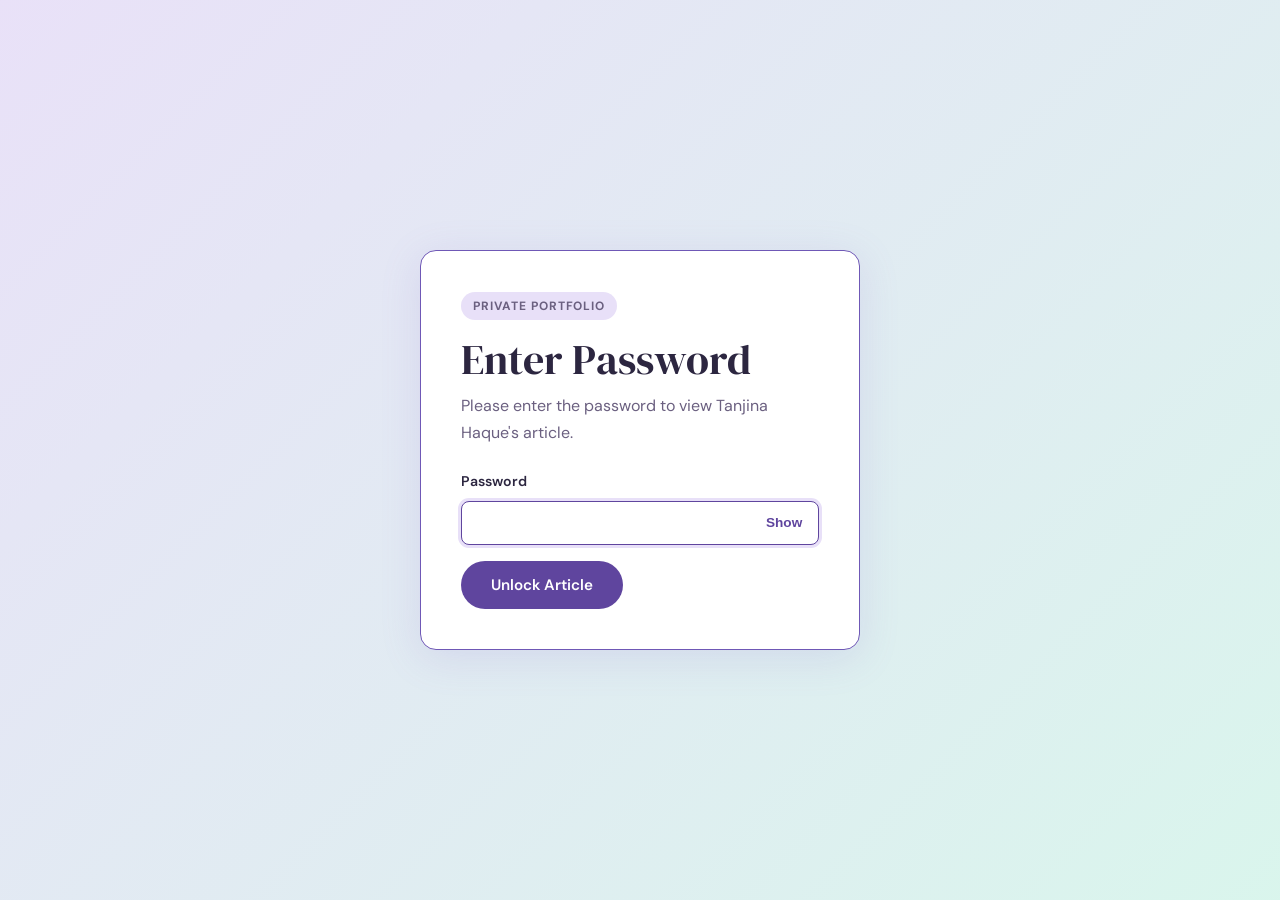
==== commit 80de9a2d: "show/hide password" ====
--- a/article-accessibility-bugs-developers-can-act-on.html
+++ b/article-accessibility-bugs-developers-can-act-on.html
@@ -16,7 +16,7 @@
       <p class="password-kicker">Private Portfolio</p>
       <h1 id="password-heading">Enter Password</h1>
       <p id="password-help">Please enter the password to view Tanjina Haque's article.</p>
-      <div class="password-field"><label for="portfolio-password">Password</label><div class="password-input-wrap"><input type="password" id="portfolio-password" name="portfolio-password" autocomplete="current-password" required /><button type="button" class="password-toggle" id="password-toggle" aria-label="Show password" aria-pressed="false"><svg viewBox="0 0 24 24" aria-hidden="true" focusable="false"><path d="M2.5 12s3.5-6 9.5-6 9.5 6 9.5 6-3.5 6-9.5 6-9.5-6-9.5-6z" fill="none" stroke="currentColor" stroke-width="2" stroke-linejoin="round"/><circle cx="12" cy="12" r="3" fill="none" stroke="currentColor" stroke-width="2"/></svg></button></div></div>
+      <div class="password-field"><label for="portfolio-password">Password</label><div class="password-input-wrap"><input type="password" id="portfolio-password" name="portfolio-password" autocomplete="current-password" required /><button type="button" class="password-toggle" id="password-toggle" aria-label="Show password" aria-pressed="false">Show</button></div></div>
       <p class="password-error" id="password-error" role="alert" hidden>Incorrect password. Please try again.</p>
       <button type="submit" class="btn btn-primary">Unlock Article</button>
     </form>
@@ -31,6 +31,39 @@
         <p class="hero-eyebrow">Developer Handoff</p>
         <h1 id="article-heading">Writing Accessibility Bugs Developers Can Act On</h1>
         <p class="article-lead">Good accessibility bugs reduce uncertainty. They show what failed, who is affected, why it matters, and how the team can confirm the fix.</p>
+        <div class="case-study-visual-grid" role="group" aria-label="Visual examples for actionable accessibility bug talking points">
+          <figure class="case-visual">
+            <div class="mock-panel" aria-hidden="true">
+              <div class="mock-panel-body">
+                <div class="mock-alert">Barrier: Keyboard user cannot reach Submit</div>
+                <div class="mock-field mock-focus"></div>
+                <div class="mock-button"></div>
+              </div>
+            </div>
+            <figcaption>User barrier shown before the standard reference</figcaption>
+          </figure>
+          <figure class="case-visual">
+            <div class="mock-panel" aria-hidden="true">
+              <div class="mock-panel-body">
+                <ul class="mock-checklist" role="list">
+                  <li>Environment documented</li>
+                  <li>Steps to reproduce</li>
+                  <li>Expected and actual behavior</li>
+                </ul>
+              </div>
+            </div>
+            <figcaption>Reproducible details for developer investigation</figcaption>
+          </figure>
+          <figure class="case-visual">
+            <div class="mock-panel" aria-hidden="true">
+              <div class="mock-panel-body">
+                <div class="mock-note">Pass: focus returns to triggering control.</div>
+                <div class="mock-note">Pass: error is announced and linked to field.</div>
+              </div>
+            </div>
+            <figcaption>Validation criteria that make the fix testable</figcaption>
+          </figure>
+        </div>
       </div>
     </section>
     <div class="container article-content">
@@ -55,7 +88,7 @@
   </main>
   <footer role="contentinfo"><div class="container footer-inner"><p>&copy; <span id="year"></span> Tanjina Haque. Built with accessibility first.</p><nav aria-label="Footer navigation"><a href="articles.html">Articles</a><a href="index.html#contact">Contact Me</a></nav></div></footer>
   <script>
-    const PORTFOLIO_PASSWORD='portfolio2026',AUTH_STORAGE_KEY='portfolioUnlocked';const passwordGate=document.getElementById('password-gate'),passwordForm=document.getElementById('password-form'),passwordInput=document.getElementById('portfolio-password'),passwordError=document.getElementById('password-error'),passwordToggle=document.getElementById('password-toggle');function unlockPortfolio(){document.body.classList.remove('auth-locked');passwordGate.hidden=true;sessionStorage.setItem(AUTH_STORAGE_KEY,'true');}if(sessionStorage.getItem(AUTH_STORAGE_KEY)==='true'){unlockPortfolio();}else{passwordInput.focus();}passwordForm.addEventListener('submit',event=>{event.preventDefault();if(passwordInput.value===PORTFOLIO_PASSWORD){unlockPortfolio();const mainContent=document.getElementById('main-content');mainContent.setAttribute('tabindex','-1');mainContent.focus();return;}passwordError.hidden=false;passwordInput.value='';passwordInput.focus();});passwordToggle.addEventListener('click',()=>{const isVisible=passwordInput.type==='text';passwordInput.type=isVisible?'password':'text';passwordToggle.setAttribute('aria-label',isVisible?'Show password':'Hide password');passwordToggle.setAttribute('aria-pressed',String(!isVisible));});document.getElementById('year').textContent=new Date().getFullYear();
+    const PORTFOLIO_PASSWORD='portfolio2026',AUTH_STORAGE_KEY='portfolioUnlocked';const passwordGate=document.getElementById('password-gate'),passwordForm=document.getElementById('password-form'),passwordInput=document.getElementById('portfolio-password'),passwordError=document.getElementById('password-error'),passwordToggle=document.getElementById('password-toggle');function unlockPortfolio(){document.body.classList.remove('auth-locked');passwordGate.hidden=true;sessionStorage.setItem(AUTH_STORAGE_KEY,'true');}if(sessionStorage.getItem(AUTH_STORAGE_KEY)==='true'){unlockPortfolio();}else{passwordInput.focus();}passwordForm.addEventListener('submit',event=>{event.preventDefault();if(passwordInput.value===PORTFOLIO_PASSWORD){unlockPortfolio();const mainContent=document.getElementById('main-content');mainContent.setAttribute('tabindex','-1');mainContent.focus();return;}passwordError.hidden=false;passwordInput.value='';passwordInput.focus();});passwordToggle.addEventListener('click',()=>{const isVisible=passwordInput.type==='text';passwordInput.type=isVisible?'password':'text';passwordToggle.setAttribute('aria-label',isVisible?'Show password':'Hide password');passwordToggle.setAttribute('aria-pressed',String(!isVisible));passwordToggle.textContent=isVisible?'Show':'Hide';});document.getElementById('year').textContent=new Date().getFullYear();
   </script>
 </body>
 </html>
--- a/style.css
+++ b/style.css
@@ -220,15 +220,16 @@
 }
 
 .password-input-wrap input {
-  padding-right: 3.25rem;
+  padding-right: 4.25rem;
 }
 
 .password-toggle {
   position: absolute;
   top: 50%;
   right: 0.35rem;
-  width: 2.75rem;
+  min-width: 3.5rem;
   height: 2.75rem;
+  padding-inline: 0.7rem;
   border: 0;
   border-radius: var(--radius-sm);
   background: transparent;
@@ -238,6 +239,8 @@
   justify-content: center;
   transform: translateY(-50%);
   cursor: pointer;
+  font-size: 0.85rem;
+  font-weight: 700;
 }
 
 .password-toggle:hover {
@@ -247,11 +250,6 @@
 .password-toggle:focus-visible {
   outline: none;
   box-shadow: var(--focus-ring);
-}
-
-.password-toggle svg {
-  width: 1.35rem;
-  height: 1.35rem;
 }
 
 .password-error {
